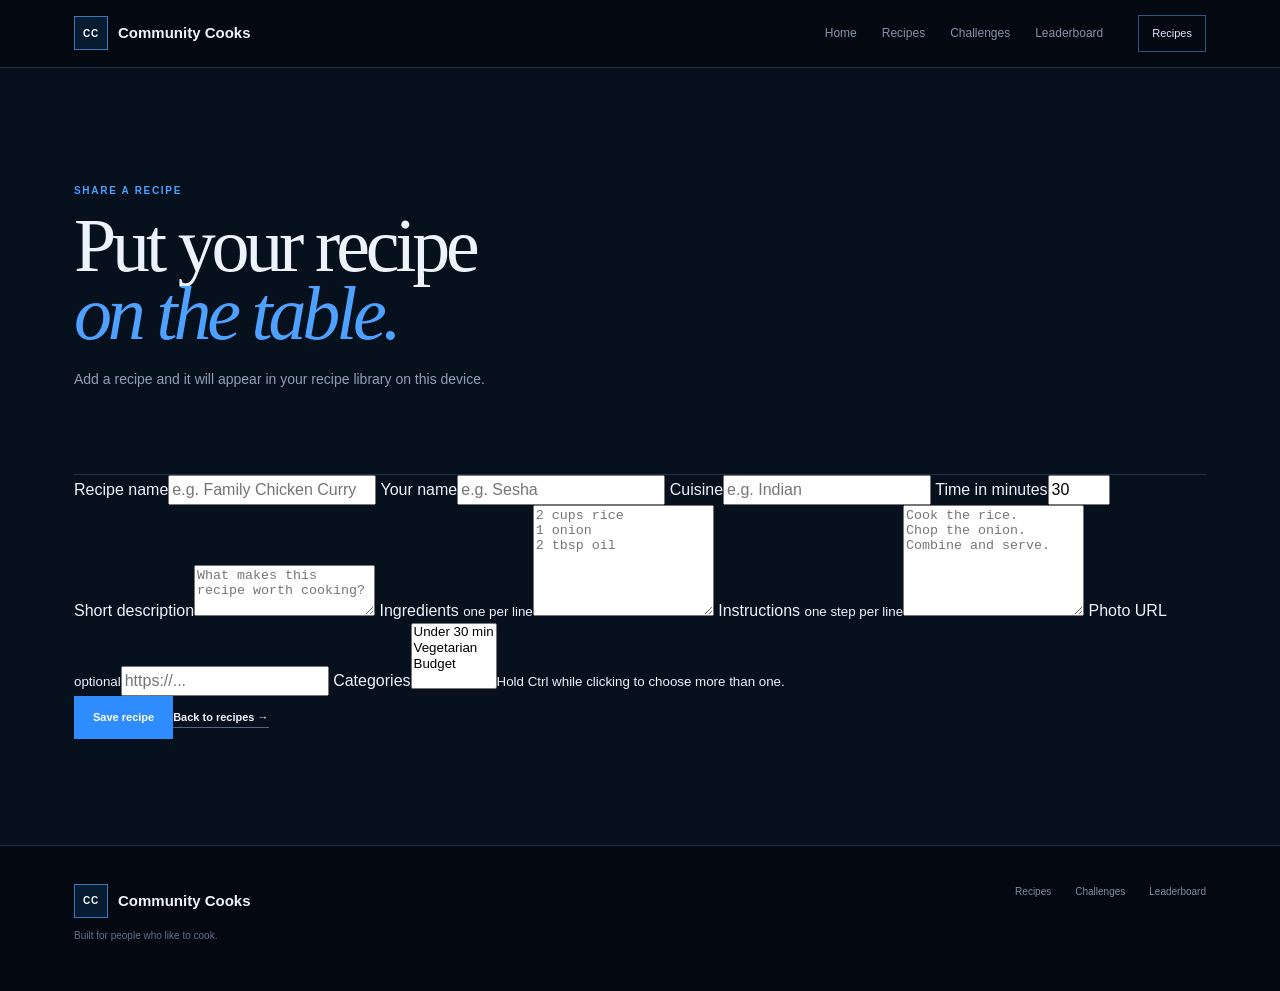
==== add-recipe.html @ 9fd28cd9 "Create recipe submission page" ====
<!doctype html>
<html lang="en">
<head><meta charset="utf-8"><meta name="viewport" content="width=device-width,initial-scale=1"><title>Community Cooks | Add Recipe</title><link rel="stylesheet" href="styles.css"></head>
<body>
<header class="site-header"><div class="header-inner">
<a class="wordmark" href="index.html"><span class="dragon-mark">CC</span><span>Community Cooks</span></a>
<nav class="main-nav"><a href="index.html">Home</a><a href="discover.html">Recipes</a><a href="challenges.html">Challenges</a><a href="leaderboard.html">Leaderboard</a></nav>
<a class="header-action" href="discover.html">Recipes</a>
</div></header>
<main class="page-shell add-page">
<div class="page-heading"><p class="eyebrow">Share a recipe</p><h1>Put your recipe<br><em>on the table.</em></h1><p>Add a recipe and it will appear in your recipe library on this device.</p></div>
<form class="recipe-form" id="recipeForm">
<div class="form-grid">
<label><span>Recipe name</span><input name="name" required maxlength="80" placeholder="e.g. Family Chicken Curry"></label>
<label><span>Your name</span><input name="creator" maxlength="50" placeholder="e.g. Sesha"></label>
<label><span>Cuisine</span><input name="cuisine" maxlength="40" placeholder="e.g. Indian"></label>
<label><span>Time in minutes</span><input name="time" type="number" min="1" max="600" value="30" required></label>
</div>
<label><span>Short description</span><textarea name="description" rows="3" required maxlength="220" placeholder="What makes this recipe worth cooking?"></textarea></label>
<label><span>Ingredients <small>one per line</small></span><textarea name="ingredients" rows="7" required placeholder="2 cups rice&#10;1 onion&#10;2 tbsp oil"></textarea></label>
<label><span>Instructions <small>one step per line</small></span><textarea name="steps" rows="7" required placeholder="Cook the rice.&#10;Chop the onion.&#10;Combine and serve."></textarea></label>
<label><span>Photo URL <small>optional</small></span><input name="image" type="url" placeholder="https://..."></label>
<label><span>Categories</span><select name="category" multiple size="4"><option value="quick">Under 30 min</option><option value="vegetarian">Vegetarian</option><option value="budget">Budget</option></select><small class="field-help">Hold Ctrl while clicking to choose more than one.</small></label>
<div class="form-actions"><button class="button button-blue" type="submit">Save recipe</button><a class="text-link" href="discover.html">Back to recipes →</a></div>
<p class="form-message" aria-live="polite"></p>
</form>
</main>
<footer class="site-footer"><div><a class="wordmark" href="index.html"><span class="dragon-mark">CC</span><span>Community Cooks</span></a><p>Built for people who like to cook.</p></div><nav><a href="discover.html">Recipes</a><a href="challenges.html">Challenges</a><a href="leaderboard.html">Leaderboard</a></nav></footer>
<script src="app.js"></script></body></html>
---- styles.css ----
*{box-sizing:border-box}html{scroll-behavior:smooth}body{margin:0;background:#07101d;color:#edf3fb;font-family:Arial,Helvetica,sans-serif;line-height:1.5}a{color:inherit;text-decoration:none}button,input{font:inherit}button{cursor:pointer}.sr-only{position:absolute;width:1px;height:1px;padding:0;margin:-1px;overflow:hidden;clip:rect(0,0,0,0)}:root{--blue:#2e8cff;--ink:#edf3fb;--muted:#8fa0b5;--line:#203149;--panel:#0b1728;--black:#040911}.site-header{position:sticky;top:0;z-index:10;background:rgba(4,9,17,.96);border-bottom:1px solid var(--line)}.header-inner{max-width:1180px;margin:auto;padding:15px 24px;display:flex;align-items:center;gap:35px}.wordmark{display:flex;align-items:center;gap:10px;font-size:15px;font-weight:700}.dragon-mark{width:34px;height:34px;border:1px solid #3e78b9;display:grid;place-items:center;color:#fff;background:#071b31;font-size:10px;letter-spacing:.08em}.main-nav{margin-left:auto;display:flex;gap:25px}.main-nav a{color:#8495aa;font-size:12px}.main-nav a:hover,.main-nav a.active{color:#fff}.header-action{border:1px solid #31577f;background:transparent;color:#dceaff;padding:9px 13px;font-size:11px}.header-action:hover{border-color:var(--blue);color:#fff}main{min-height:calc(100vh - 130px)}.hero{max-width:1180px;margin:auto;min-height:690px;padding:75px 24px;display:grid;grid-template-columns:.9fr 1.1fr;gap:70px;align-items:center}.eyebrow{margin:0 0 13px;color:#4ea1ff;font-size:10px;font-weight:700;letter-spacing:.17em;text-transform:uppercase}h1,h2,h3{font-family:Georgia,"Times New Roman",serif;font-weight:400}h1{font-size:clamp(58px,7vw,94px);line-height:.9;letter-spacing:-.055em;margin:0}h1 em,h2 em{color:#4ea1ff;font-style:italic}.hero-lede{max-width:500px;color:var(--muted);font-size:16px;line-height:1.75;margin:27px 0}.hero-actions{display:flex;align-items:center;gap:25px}.button{display:inline-block;border:0;padding:13px 19px;font-size:11px;font-weight:700}.button-blue{background:var(--blue);color:#fff}.button-blue:hover{background:#55a5ff}.text-link{font-size:11px;font-weight:700;border-bottom:1px solid #53677f;padding-bottom:4px}.text-link span{margin-left:5px}.hero-art{height:570px;position:relative;overflow:hidden;border:1px solid #183451;background:radial-gradient(circle at 60% 45%,#123967 0,#081525 44%,#040911 78%)}.dragon-glow{position:absolute;width:310px;height:310px;border-radius:50%;background:rgba(46,140,255,.13);filter:blur(35px);left:28%;top:25%}.dragon-silhouette{position:absolute;inset:0}.dragon-head{position:absolute;width:110px;height:82px;background:#08111e;border:3px solid #2f78bd;border-radius:55% 40% 45% 30%;left:43%;top:31%;transform:rotate(-12deg)}.dragon-head:before,.dragon-head:after{content:"";position:absolute;background:#08111e;border-top:3px solid #2f78bd;width:35px;height:65px;top:-48px}.dragon-head:before{left:8px;transform:rotate(-24deg)}.dragon-head:after{right:8px;transform:rotate(24deg)}.dragon-body{position:absolute;width:330px;height:170px;border:4px solid #2f78bd;border-left:0;border-radius:0 70% 65% 0;left:24%;top:40%;transform:rotate(7deg)}.dragon-wing{position:absolute;width:210px;height:175px;border:4px solid #2f78bd;background:#07101d;top:28%}.wing-one{left:28%;clip-path:polygon(0 100%,12% 10%,55% 42%,100% 0,76% 100%)}.wing-two{left:52%;transform:scaleX(-1);clip-path:polygon(0 100%,12% 10%,55% 42%,100% 0,76% 100%)}.dragon-tail{position:absolute;width:290px;height:100px;border-bottom:4px solid #2f78bd;border-radius:0 0 80% 60%;left:18%;top:57%;transform:rotate(-8deg)}.hero-art-copy{position:absolute;left:25px;bottom:25px;border-left:2px solid var(--blue);padding-left:14px}.hero-art-copy span{display:block;font-size:9px;letter-spacing:.16em;color:#6e8eaf}.hero-art-copy strong{display:block;margin-top:5px;font-family:Georgia,serif;font-size:21px;font-weight:400}.feature-grid{max-width:1180px;margin:0 auto 100px;padding:0 24px;display:grid;grid-template-columns:1.4fr 1fr 1fr;gap:1px;background:var(--line)}.feature-card{background:var(--panel);min-height:260px;padding:29px;display:flex;flex-direction:column}.feature-card:hover{background:#0d1d31}.feature-number{font-size:10px;color:#4c78a4}.feature-card h2{font-size:34px;line-height:1;margin:65px 0 10px}.feature-card p{color:var(--muted);font-size:12px;max-width:300px}.card-link{margin-top:auto;color:#57a5ff;font-size:10px;font-weight:700}.home-intro,.page-shell{max-width:1180px;margin:auto;padding:90px 24px}.home-intro{display:grid;grid-template-columns:1fr 1fr;gap:100px;border-top:1px solid var(--line);padding-bottom:130px}.home-intro h2{font-size:52px;line-height:1;margin:0}.home-intro>p{color:var(--muted);font-size:15px;line-height:1.8;max-width:450px}.page-heading{padding:25px 0 70px;border-bottom:1px solid var(--line)}.page-heading h1{font-size:76px}.page-heading>p:last-child{color:var(--muted);font-size:14px;margin-top:22px}.recipe-tools{display:flex;justify-content:space-between;gap:25px;align-items:end;padding:28px 0}.search-box{width:330px;position:relative}.search-box input{width:100%;background:transparent;color:#fff;border:0;border-bottom:1px solid #50627a;padding:11px 25px 11px 0;outline:0}.search-box>span:last-child{position:absolute;right:2px;top:8px}.chips{display:flex;gap:8px;flex-wrap:wrap}.chip{background:transparent;color:#8ea1b7;border:1px solid #2a3d55;padding:8px 12px;font-size:10px}.chip.active,.chip:hover{color:#fff;border-color:var(--blue)}.recipe-grid{display:grid;grid-template-columns:repeat(3,1fr);gap:35px 22px}.recipe-card{background:var(--panel);border:1px solid #182b43}.recipe-image{height:270px;overflow:hidden;position:relative}.recipe-image img{width:100%;height:100%;object-fit:cover;display:block}.recipe-tag{position:absolute;left:13px;top:13px;background:#06101d;border:1px solid #31577f;color:#a9d4ff;padding:5px 7px;font-size:9px;text-transform:uppercase;letter-spacing:.08em}.recipe-info{padding:19px}.recipe-topline{color:#7890aa;font-size:10px}.recipe-info h2{font-size:28px;line-height:1.05;margin:7px 0}.recipe-info p{color:var(--muted);font-size:12px;line-height:1.65}.creator{font-size:10px;color:#b7c8da;border-top:1px solid var(--line);padding-top:13px}.recipe-open{display:inline-block;margin-top:16px;color:#57a5ff;font-size:10px;font-weight:700}.empty-state{color:var(--muted);padding:60px 0}.recipe-page{max-width:1180px;margin:auto;padding:70px 24px}.recipe-hero{display:grid;grid-template-columns:1fr 1fr;gap:55px;align-items:start}.recipe-hero img{width:100%;height:550px;object-fit:cover}.recipe-details{padding-top:20px}.recipe-details h1{font-size:68px}.recipe-details .description{color:var(--muted);font-size:14px;line-height:1.8;max-width:500px;margin:25px 0}.creator-line{font-size:11px;color:#9fb1c4;border-top:1px solid var(--line);border-bottom:1px solid var(--line);padding:15px 0}.recipe-body{display:grid;grid-template-columns:1fr 1.5fr;gap:70px;margin-top:65px;border-top:1px solid var(--line);padding-top:55px}.recipe-body h2{font-size:31px}.recipe-body ul,.recipe-body ol{padding-left:20px;color:#b8c5d3;font-size:13px;line-height:2}.recipe-body li{margin-bottom:8px}.back-link{display:inline-block;margin-bottom:25px;color:#61aaff;font-size:11px}.challenge-panel{margin-top:50px;border:1px solid #23415f;background:var(--panel);padding:60px;display:grid;grid-template-columns:100px 1fr;gap:40px}.challenge-mark{font-family:Georgia,serif;font-size:48px;color:#347fca}.challenge-panel h2{font-size:55px;line-height:1;margin:0 0 20px}.challenge-panel p:not(.eyebrow):not(.status){max-width:650px;color:var(--muted);line-height:1.8;font-size:14px}.status{color:#65adff;font-size:11px;min-height:18px}.plain-grid{display:grid;grid-template-columns:1fr 1fr;gap:100px;border-top:1px solid var(--line);margin-top:80px;padding-top:55px}.plain-grid h2{font-size:50px;line-height:1;margin:0}.plain-grid ol{margin:0;padding:0;list-style:none}.plain-grid li{border-bottom:1px solid var(--line);padding:17px 0;display:grid;grid-template-columns:130px 1fr}.plain-grid li strong{font-size:12px}.plain-grid li span{color:var(--muted);font-size:12px}.leaderboard-page{display:grid;grid-template-columns:1.4fr .6fr;gap:65px;padding-top:55px}.table-head,.rank-row{display:grid;grid-template-columns:70px 1fr 100px 90px;gap:15px;align-items:center}.table-head{padding:0 12px 13px;color:#60758d;text-transform:uppercase;font-size:9px;letter-spacing:.12em}.rank-row{border-top:1px solid var(--line);padding:20px 12px}.rank-row strong{font-size:12px}.rank-row span{font-size:10px;color:#8ea1b7}.progress-panel{background:var(--panel);border:1px solid #1e334c;padding:30px;align-self:start}.progress-panel>strong{display:block;font-family:Georgia,serif;font-size:43px;font-weight:400;margin:15px 0}.progress-bar{height:5px;background:#1c3047;margin:20px 0 12px}.progress-bar span{display:block;height:100%;width:0;background:var(--blue)}.progress-panel>p:not(.eyebrow):not(.status){color:var(--muted);font-size:11px;margin-bottom:20px}.site-footer{border-top:1px solid var(--line);background:#040911;padding:38px max(24px,calc((100vw - 1132px)/2));display:flex;justify-content:space-between;gap:30px}.site-footer p{color:#61738a;font-size:10px}.site-footer nav{display:flex;gap:24px;align-items:flex-start}.site-footer nav a{color:#7e90a5;font-size:10px}.site-footer nav a:hover{color:#fff}@media(max-width:850px){.main-nav{gap:12px}.hero{grid-template-columns:1fr;min-height:auto}.hero-art{height:430px}.feature-grid{grid-template-columns:1fr}.home-intro,.recipe-hero,.recipe-body,.leaderboard-page,.plain-grid{grid-template-columns:1fr;gap:40px}.recipe-hero img{height:430px}.recipe-details h1{font-size:58px}.recipe-grid{grid-template-columns:repeat(2,1fr)}}@media(max-width:620px){.header-inner{padding:12px 16px}.main-nav{display:none}.header-action{margin-left:auto}.hero,.page-shell,.recipe-page{padding-left:16px;padding-right:16px}.hero{padding-top:45px}.hero-art{height:360px}.hero-actions{align-items:flex-start;flex-direction:column}.feature-grid{margin-bottom:65px;padding:0 16px}.home-intro{padding:65px 16px 85px}.home-intro h2{font-size:40px}.page-heading h1{font-size:58px}.recipe-tools{align-items:stretch;flex-direction:column}.search-box{width:100%}.recipe-grid{grid-template-columns:1fr}.recipe-hero img{height:330px}.recipe-details h1{font-size:50px}.recipe-body{gap:20px}.challenge-panel{grid-template-columns:1fr;padding:30px;gap:15px}.challenge-panel h2{font-size:43px}.table-head,.rank-row{grid-template-columns:45px 1fr 70px}.table-head span:last-child,.rank-row span:last-child{display:none}.site-footer{flex-direction:column}.site-footer nav{flex-wrap:wrap}}
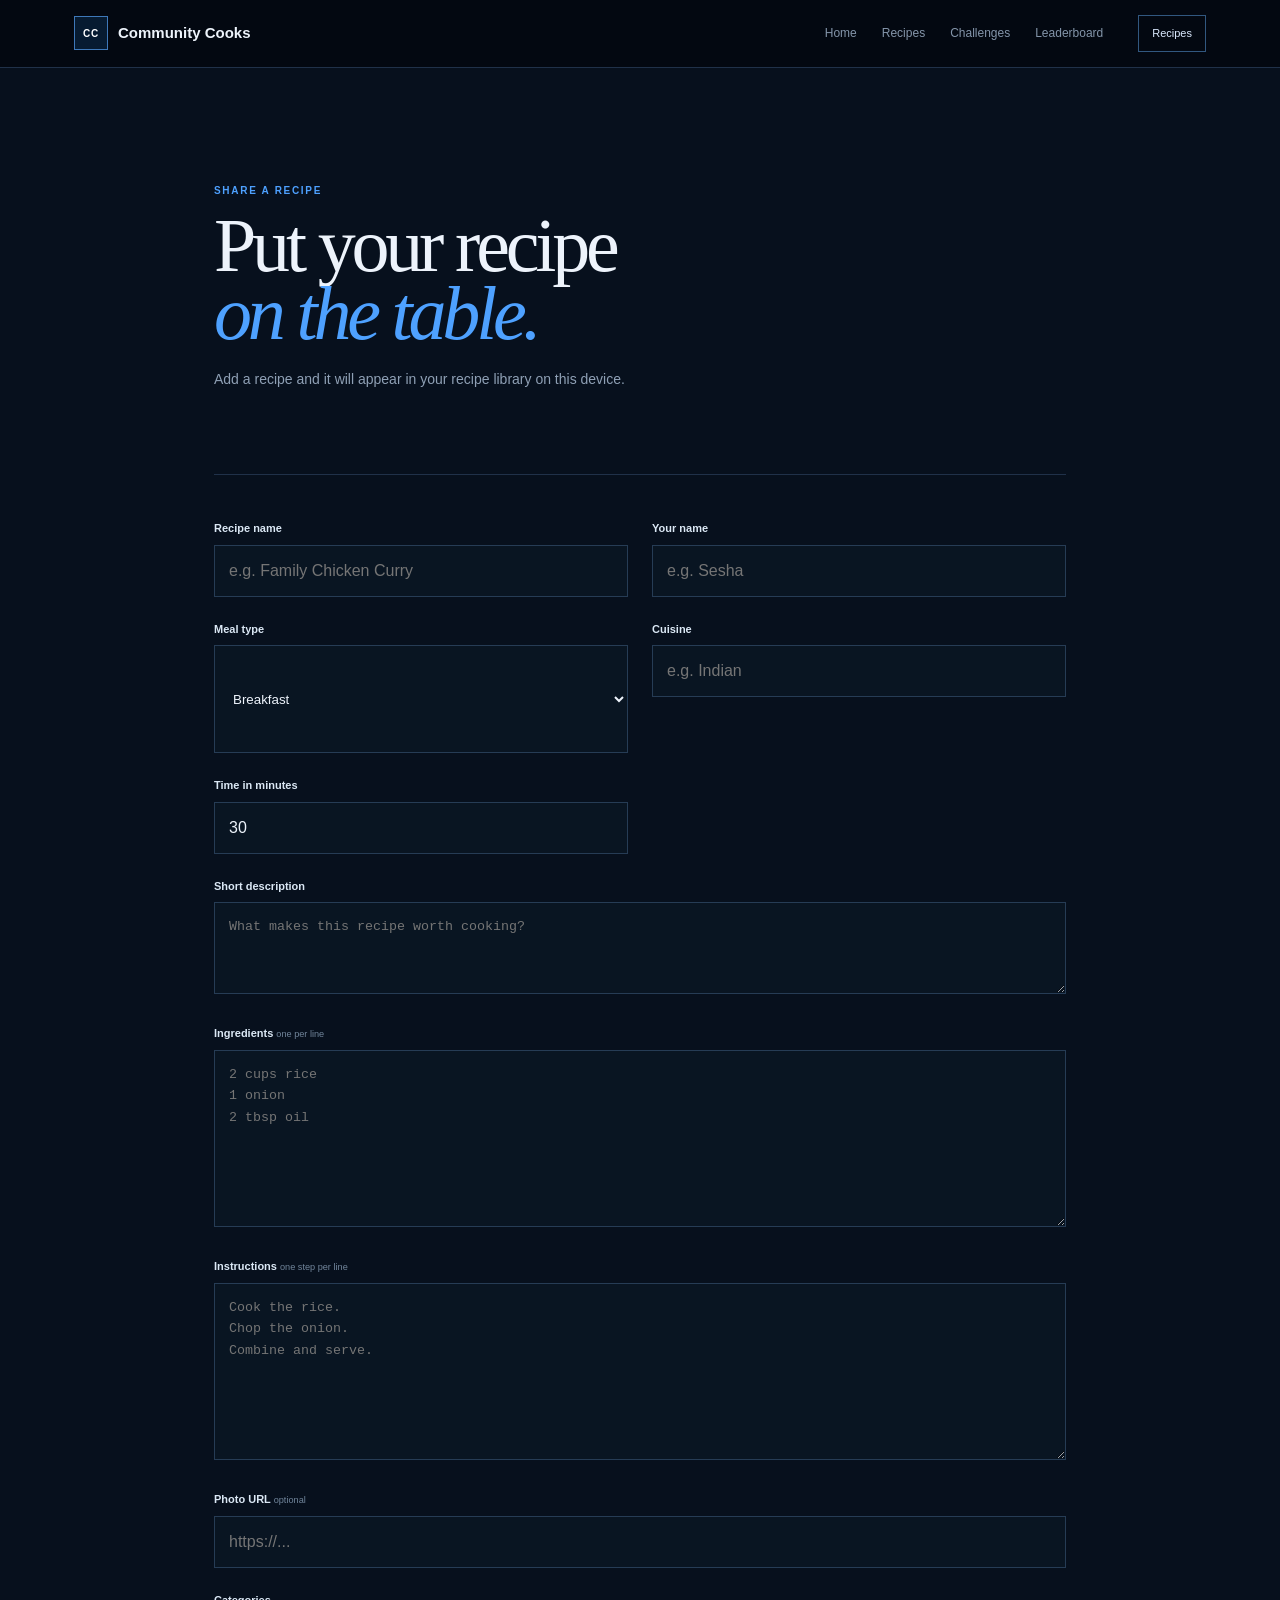
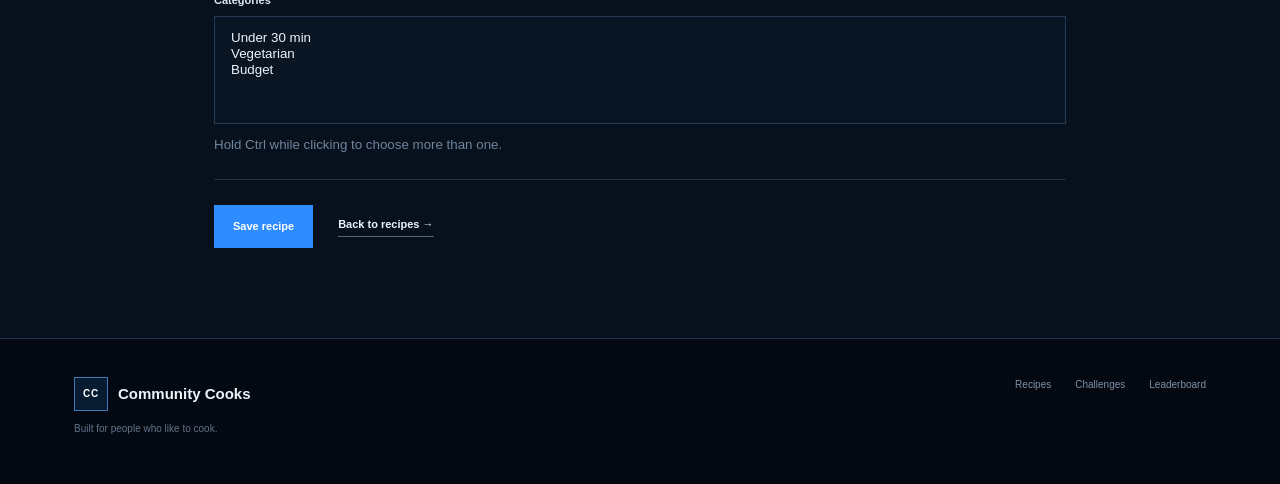
==== commit f9191f00: "Add meal type to submitted recipes" ====
--- a/add-recipe.html
+++ b/add-recipe.html
@@ -13,7 +13,7 @@
 <div class="form-grid">
 <label><span>Recipe name</span><input name="name" required maxlength="80" placeholder="e.g. Family Chicken Curry"></label>
 <label><span>Your name</span><input name="creator" maxlength="50" placeholder="e.g. Sesha"></label>
-<label><span>Cuisine</span><input name="cuisine" maxlength="40" placeholder="e.g. Indian"></label>
+<label><span>Meal type</span><select name="type" required><option value="breakfast">Breakfast</option><option value="lunch">Lunch</option><option value="dinner">Dinner</option><option value="snack">Snack</option><option value="drink">Drink</option><option value="dessert">Dessert</option></select></label><label><span>Cuisine</span><input name="cuisine" maxlength="40" placeholder="e.g. Indian"></label>
 <label><span>Time in minutes</span><input name="time" type="number" min="1" max="600" value="30" required></label>
 </div>
 <label><span>Short description</span><textarea name="description" rows="3" required maxlength="220" placeholder="What makes this recipe worth cooking?"></textarea></label>
--- a/styles.css
+++ b/styles.css
@@ -1 +1,2 @@
-*{box-sizing:border-box}html{scroll-behavior:smooth}body{margin:0;background:#07101d;color:#edf3fb;font-family:Arial,Helvetica,sans-serif;line-height:1.5}a{color:inherit;text-decoration:none}button,input{font:inherit}button{cursor:pointer}.sr-only{position:absolute;width:1px;height:1px;padding:0;margin:-1px;overflow:hidden;clip:rect(0,0,0,0)}:root{--blue:#2e8cff;--ink:#edf3fb;--muted:#8fa0b5;--line:#203149;--panel:#0b1728;--black:#040911}.site-header{position:sticky;top:0;z-index:10;background:rgba(4,9,17,.96);border-bottom:1px solid var(--line)}.header-inner{max-width:1180px;margin:auto;padding:15px 24px;display:flex;align-items:center;gap:35px}.wordmark{display:flex;align-items:center;gap:10px;font-size:15px;font-weight:700}.dragon-mark{width:34px;height:34px;border:1px solid #3e78b9;display:grid;place-items:center;color:#fff;background:#071b31;font-size:10px;letter-spacing:.08em}.main-nav{margin-left:auto;display:flex;gap:25px}.main-nav a{color:#8495aa;font-size:12px}.main-nav a:hover,.main-nav a.active{color:#fff}.header-action{border:1px solid #31577f;background:transparent;color:#dceaff;padding:9px 13px;font-size:11px}.header-action:hover{border-color:var(--blue);color:#fff}main{min-height:calc(100vh - 130px)}.hero{max-width:1180px;margin:auto;min-height:690px;padding:75px 24px;display:grid;grid-template-columns:.9fr 1.1fr;gap:70px;align-items:center}.eyebrow{margin:0 0 13px;color:#4ea1ff;font-size:10px;font-weight:700;letter-spacing:.17em;text-transform:uppercase}h1,h2,h3{font-family:Georgia,"Times New Roman",serif;font-weight:400}h1{font-size:clamp(58px,7vw,94px);line-height:.9;letter-spacing:-.055em;margin:0}h1 em,h2 em{color:#4ea1ff;font-style:italic}.hero-lede{max-width:500px;color:var(--muted);font-size:16px;line-height:1.75;margin:27px 0}.hero-actions{display:flex;align-items:center;gap:25px}.button{display:inline-block;border:0;padding:13px 19px;font-size:11px;font-weight:700}.button-blue{background:var(--blue);color:#fff}.button-blue:hover{background:#55a5ff}.text-link{font-size:11px;font-weight:700;border-bottom:1px solid #53677f;padding-bottom:4px}.text-link span{margin-left:5px}.hero-art{height:570px;position:relative;overflow:hidden;border:1px solid #183451;background:radial-gradient(circle at 60% 45%,#123967 0,#081525 44%,#040911 78%)}.dragon-glow{position:absolute;width:310px;height:310px;border-radius:50%;background:rgba(46,140,255,.13);filter:blur(35px);left:28%;top:25%}.dragon-silhouette{position:absolute;inset:0}.dragon-head{position:absolute;width:110px;height:82px;background:#08111e;border:3px solid #2f78bd;border-radius:55% 40% 45% 30%;left:43%;top:31%;transform:rotate(-12deg)}.dragon-head:before,.dragon-head:after{content:"";position:absolute;background:#08111e;border-top:3px solid #2f78bd;width:35px;height:65px;top:-48px}.dragon-head:before{left:8px;transform:rotate(-24deg)}.dragon-head:after{right:8px;transform:rotate(24deg)}.dragon-body{position:absolute;width:330px;height:170px;border:4px solid #2f78bd;border-left:0;border-radius:0 70% 65% 0;left:24%;top:40%;transform:rotate(7deg)}.dragon-wing{position:absolute;width:210px;height:175px;border:4px solid #2f78bd;background:#07101d;top:28%}.wing-one{left:28%;clip-path:polygon(0 100%,12% 10%,55% 42%,100% 0,76% 100%)}.wing-two{left:52%;transform:scaleX(-1);clip-path:polygon(0 100%,12% 10%,55% 42%,100% 0,76% 100%)}.dragon-tail{position:absolute;width:290px;height:100px;border-bottom:4px solid #2f78bd;border-radius:0 0 80% 60%;left:18%;top:57%;transform:rotate(-8deg)}.hero-art-copy{position:absolute;left:25px;bottom:25px;border-left:2px solid var(--blue);padding-left:14px}.hero-art-copy span{display:block;font-size:9px;letter-spacing:.16em;color:#6e8eaf}.hero-art-copy strong{display:block;margin-top:5px;font-family:Georgia,serif;font-size:21px;font-weight:400}.feature-grid{max-width:1180px;margin:0 auto 100px;padding:0 24px;display:grid;grid-template-columns:1.4fr 1fr 1fr;gap:1px;background:var(--line)}.feature-card{background:var(--panel);min-height:260px;padding:29px;display:flex;flex-direction:column}.feature-card:hover{background:#0d1d31}.feature-number{font-size:10px;color:#4c78a4}.feature-card h2{font-size:34px;line-height:1;margin:65px 0 10px}.feature-card p{color:var(--muted);font-size:12px;max-width:300px}.card-link{margin-top:auto;color:#57a5ff;font-size:10px;font-weight:700}.home-intro,.page-shell{max-width:1180px;margin:auto;padding:90px 24px}.home-intro{display:grid;grid-template-columns:1fr 1fr;gap:100px;border-top:1px solid var(--line);padding-bottom:130px}.home-intro h2{font-size:52px;line-height:1;margin:0}.home-intro>p{color:var(--muted);font-size:15px;line-height:1.8;max-width:450px}.page-heading{padding:25px 0 70px;border-bottom:1px solid var(--line)}.page-heading h1{font-size:76px}.page-heading>p:last-child{color:var(--muted);font-size:14px;margin-top:22px}.recipe-tools{display:flex;justify-content:space-between;gap:25px;align-items:end;padding:28px 0}.search-box{width:330px;position:relative}.search-box input{width:100%;background:transparent;color:#fff;border:0;border-bottom:1px solid #50627a;padding:11px 25px 11px 0;outline:0}.search-box>span:last-child{position:absolute;right:2px;top:8px}.chips{display:flex;gap:8px;flex-wrap:wrap}.chip{background:transparent;color:#8ea1b7;border:1px solid #2a3d55;padding:8px 12px;font-size:10px}.chip.active,.chip:hover{color:#fff;border-color:var(--blue)}.recipe-grid{display:grid;grid-template-columns:repeat(3,1fr);gap:35px 22px}.recipe-card{background:var(--panel);border:1px solid #182b43}.recipe-image{height:270px;overflow:hidden;position:relative}.recipe-image img{width:100%;height:100%;object-fit:cover;display:block}.recipe-tag{position:absolute;left:13px;top:13px;background:#06101d;border:1px solid #31577f;color:#a9d4ff;padding:5px 7px;font-size:9px;text-transform:uppercase;letter-spacing:.08em}.recipe-info{padding:19px}.recipe-topline{color:#7890aa;font-size:10px}.recipe-info h2{font-size:28px;line-height:1.05;margin:7px 0}.recipe-info p{color:var(--muted);font-size:12px;line-height:1.65}.creator{font-size:10px;color:#b7c8da;border-top:1px solid var(--line);padding-top:13px}.recipe-open{display:inline-block;margin-top:16px;color:#57a5ff;font-size:10px;font-weight:700}.empty-state{color:var(--muted);padding:60px 0}.recipe-page{max-width:1180px;margin:auto;padding:70px 24px}.recipe-hero{display:grid;grid-template-columns:1fr 1fr;gap:55px;align-items:start}.recipe-hero img{width:100%;height:550px;object-fit:cover}.recipe-details{padding-top:20px}.recipe-details h1{font-size:68px}.recipe-details .description{color:var(--muted);font-size:14px;line-height:1.8;max-width:500px;margin:25px 0}.creator-line{font-size:11px;color:#9fb1c4;border-top:1px solid var(--line);border-bottom:1px solid var(--line);padding:15px 0}.recipe-body{display:grid;grid-template-columns:1fr 1.5fr;gap:70px;margin-top:65px;border-top:1px solid var(--line);padding-top:55px}.recipe-body h2{font-size:31px}.recipe-body ul,.recipe-body ol{padding-left:20px;color:#b8c5d3;font-size:13px;line-height:2}.recipe-body li{margin-bottom:8px}.back-link{display:inline-block;margin-bottom:25px;color:#61aaff;font-size:11px}.challenge-panel{margin-top:50px;border:1px solid #23415f;background:var(--panel);padding:60px;display:grid;grid-template-columns:100px 1fr;gap:40px}.challenge-mark{font-family:Georgia,serif;font-size:48px;color:#347fca}.challenge-panel h2{font-size:55px;line-height:1;margin:0 0 20px}.challenge-panel p:not(.eyebrow):not(.status){max-width:650px;color:var(--muted);line-height:1.8;font-size:14px}.status{color:#65adff;font-size:11px;min-height:18px}.plain-grid{display:grid;grid-template-columns:1fr 1fr;gap:100px;border-top:1px solid var(--line);margin-top:80px;padding-top:55px}.plain-grid h2{font-size:50px;line-height:1;margin:0}.plain-grid ol{margin:0;padding:0;list-style:none}.plain-grid li{border-bottom:1px solid var(--line);padding:17px 0;display:grid;grid-template-columns:130px 1fr}.plain-grid li strong{font-size:12px}.plain-grid li span{color:var(--muted);font-size:12px}.leaderboard-page{display:grid;grid-template-columns:1.4fr .6fr;gap:65px;padding-top:55px}.table-head,.rank-row{display:grid;grid-template-columns:70px 1fr 100px 90px;gap:15px;align-items:center}.table-head{padding:0 12px 13px;color:#60758d;text-transform:uppercase;font-size:9px;letter-spacing:.12em}.rank-row{border-top:1px solid var(--line);padding:20px 12px}.rank-row strong{font-size:12px}.rank-row span{font-size:10px;color:#8ea1b7}.progress-panel{background:var(--panel);border:1px solid #1e334c;padding:30px;align-self:start}.progress-panel>strong{display:block;font-family:Georgia,serif;font-size:43px;font-weight:400;margin:15px 0}.progress-bar{height:5px;background:#1c3047;margin:20px 0 12px}.progress-bar span{display:block;height:100%;width:0;background:var(--blue)}.progress-panel>p:not(.eyebrow):not(.status){color:var(--muted);font-size:11px;margin-bottom:20px}.site-footer{border-top:1px solid var(--line);background:#040911;padding:38px max(24px,calc((100vw - 1132px)/2));display:flex;justify-content:space-between;gap:30px}.site-footer p{color:#61738a;font-size:10px}.site-footer nav{display:flex;gap:24px;align-items:flex-start}.site-footer nav a{color:#7e90a5;font-size:10px}.site-footer nav a:hover{color:#fff}@media(max-width:850px){.main-nav{gap:12px}.hero{grid-template-columns:1fr;min-height:auto}.hero-art{height:430px}.feature-grid{grid-template-columns:1fr}.home-intro,.recipe-hero,.recipe-body,.leaderboard-page,.plain-grid{grid-template-columns:1fr;gap:40px}.recipe-hero img{height:430px}.recipe-details h1{font-size:58px}.recipe-grid{grid-template-columns:repeat(2,1fr)}}@media(max-width:620px){.header-inner{padding:12px 16px}.main-nav{display:none}.header-action{margin-left:auto}.hero,.page-shell,.recipe-page{padding-left:16px;padding-right:16px}.hero{padding-top:45px}.hero-art{height:360px}.hero-actions{align-items:flex-start;flex-direction:column}.feature-grid{margin-bottom:65px;padding:0 16px}.home-intro{padding:65px 16px 85px}.home-intro h2{font-size:40px}.page-heading h1{font-size:58px}.recipe-tools{align-items:stretch;flex-direction:column}.search-box{width:100%}.recipe-grid{grid-template-columns:1fr}.recipe-hero img{height:330px}.recipe-details h1{font-size:50px}.recipe-body{gap:20px}.challenge-panel{grid-template-columns:1fr;padding:30px;gap:15px}.challenge-panel h2{font-size:43px}.table-head,.rank-row{grid-template-columns:45px 1fr 70px}.table-head span:last-child,.rank-row span:last-child{display:none}.site-footer{flex-direction:column}.site-footer nav{flex-wrap:wrap}}+*{box-sizing:border-box}html{scroll-behavior:smooth}body{margin:0;background:#07101d;color:#edf3fb;font-family:Arial,Helvetica,sans-serif;line-height:1.5}a{color:inherit;text-decoration:none}button,input{font:inherit}button{cursor:pointer}.sr-only{position:absolute;width:1px;height:1px;padding:0;margin:-1px;overflow:hidden;clip:rect(0,0,0,0)}:root{--blue:#2e8cff;--ink:#edf3fb;--muted:#8fa0b5;--line:#203149;--panel:#0b1728;--black:#040911}.site-header{position:sticky;top:0;z-index:10;background:rgba(4,9,17,.96);border-bottom:1px solid var(--line)}.header-inner{max-width:1180px;margin:auto;padding:15px 24px;display:flex;align-items:center;gap:35px}.wordmark{display:flex;align-items:center;gap:10px;font-size:15px;font-weight:700}.dragon-mark{width:34px;height:34px;border:1px solid #3e78b9;display:grid;place-items:center;color:#fff;background:#071b31;font-size:10px;letter-spacing:.08em}.main-nav{margin-left:auto;display:flex;gap:25px}.main-nav a{color:#8495aa;font-size:12px}.main-nav a:hover,.main-nav a.active{color:#fff}.header-action{border:1px solid #31577f;background:transparent;color:#dceaff;padding:9px 13px;font-size:11px}.header-action:hover{border-color:var(--blue);color:#fff}main{min-height:calc(100vh - 130px)}.hero{max-width:1180px;margin:auto;min-height:690px;padding:75px 24px;display:grid;grid-template-columns:.9fr 1.1fr;gap:70px;align-items:center}.eyebrow{margin:0 0 13px;color:#4ea1ff;font-size:10px;font-weight:700;letter-spacing:.17em;text-transform:uppercase}h1,h2,h3{font-family:Georgia,"Times New Roman",serif;font-weight:400}h1{font-size:clamp(58px,7vw,94px);line-height:.9;letter-spacing:-.055em;margin:0}h1 em,h2 em{color:#4ea1ff;font-style:italic}.hero-lede{max-width:500px;color:var(--muted);font-size:16px;line-height:1.75;margin:27px 0}.hero-actions{display:flex;align-items:center;gap:25px}.button{display:inline-block;border:0;padding:13px 19px;font-size:11px;font-weight:700}.button-blue{background:var(--blue);color:#fff}.button-blue:hover{background:#55a5ff}.text-link{font-size:11px;font-weight:700;border-bottom:1px solid #53677f;padding-bottom:4px}.text-link span{margin-left:5px}.hero-art{height:570px;position:relative;overflow:hidden;border:1px solid #183451;background:radial-gradient(circle at 60% 45%,#123967 0,#081525 44%,#040911 78%)}.dragon-glow{position:absolute;width:310px;height:310px;border-radius:50%;background:rgba(46,140,255,.13);filter:blur(35px);left:28%;top:25%}.dragon-silhouette{position:absolute;inset:0}.dragon-head{position:absolute;width:110px;height:82px;background:#08111e;border:3px solid #2f78bd;border-radius:55% 40% 45% 30%;left:43%;top:31%;transform:rotate(-12deg)}.dragon-head:before,.dragon-head:after{content:"";position:absolute;background:#08111e;border-top:3px solid #2f78bd;width:35px;height:65px;top:-48px}.dragon-head:before{left:8px;transform:rotate(-24deg)}.dragon-head:after{right:8px;transform:rotate(24deg)}.dragon-body{position:absolute;width:330px;height:170px;border:4px solid #2f78bd;border-left:0;border-radius:0 70% 65% 0;left:24%;top:40%;transform:rotate(7deg)}.dragon-wing{position:absolute;width:210px;height:175px;border:4px solid #2f78bd;background:#07101d;top:28%}.wing-one{left:28%;clip-path:polygon(0 100%,12% 10%,55% 42%,100% 0,76% 100%)}.wing-two{left:52%;transform:scaleX(-1);clip-path:polygon(0 100%,12% 10%,55% 42%,100% 0,76% 100%)}.dragon-tail{position:absolute;width:290px;height:100px;border-bottom:4px solid #2f78bd;border-radius:0 0 80% 60%;left:18%;top:57%;transform:rotate(-8deg)}.hero-art-copy{position:absolute;left:25px;bottom:25px;border-left:2px solid var(--blue);padding-left:14px}.hero-art-copy span{display:block;font-size:9px;letter-spacing:.16em;color:#6e8eaf}.hero-art-copy strong{display:block;margin-top:5px;font-family:Georgia,serif;font-size:21px;font-weight:400}.feature-grid{max-width:1180px;margin:0 auto 100px;padding:0 24px;display:grid;grid-template-columns:1.4fr 1fr 1fr;gap:1px;background:var(--line)}.feature-card{background:var(--panel);min-height:260px;padding:29px;display:flex;flex-direction:column}.feature-card:hover{background:#0d1d31}.feature-number{font-size:10px;color:#4c78a4}.feature-card h2{font-size:34px;line-height:1;margin:65px 0 10px}.feature-card p{color:var(--muted);font-size:12px;max-width:300px}.card-link{margin-top:auto;color:#57a5ff;font-size:10px;font-weight:700}.home-intro,.page-shell{max-width:1180px;margin:auto;padding:90px 24px}.home-intro{display:grid;grid-template-columns:1fr 1fr;gap:100px;border-top:1px solid var(--line);padding-bottom:130px}.home-intro h2{font-size:52px;line-height:1;margin:0}.home-intro>p{color:var(--muted);font-size:15px;line-height:1.8;max-width:450px}.page-heading{padding:25px 0 70px;border-bottom:1px solid var(--line)}.page-heading h1{font-size:76px}.page-heading>p:last-child{color:var(--muted);font-size:14px;margin-top:22px}.recipe-tools{display:flex;justify-content:space-between;gap:25px;align-items:end;padding:28px 0}.search-box{width:330px;position:relative}.search-box input{width:100%;background:transparent;color:#fff;border:0;border-bottom:1px solid #50627a;padding:11px 25px 11px 0;outline:0}.search-box>span:last-child{position:absolute;right:2px;top:8px}.chips{display:flex;gap:8px;flex-wrap:wrap}.chip{background:transparent;color:#8ea1b7;border:1px solid #2a3d55;padding:8px 12px;font-size:10px}.chip.active,.chip:hover{color:#fff;border-color:var(--blue)}.recipe-grid{display:grid;grid-template-columns:repeat(3,1fr);gap:35px 22px}.recipe-card{background:var(--panel);border:1px solid #182b43}.recipe-image{height:270px;overflow:hidden;position:relative}.recipe-image img{width:100%;height:100%;object-fit:cover;display:block}.recipe-tag{position:absolute;left:13px;top:13px;background:#06101d;border:1px solid #31577f;color:#a9d4ff;padding:5px 7px;font-size:9px;text-transform:uppercase;letter-spacing:.08em}.recipe-info{padding:19px}.recipe-topline{color:#7890aa;font-size:10px}.recipe-info h2{font-size:28px;line-height:1.05;margin:7px 0}.recipe-info p{color:var(--muted);font-size:12px;line-height:1.65}.creator{font-size:10px;color:#b7c8da;border-top:1px solid var(--line);padding-top:13px}.recipe-open{display:inline-block;margin-top:16px;color:#57a5ff;font-size:10px;font-weight:700}.empty-state{color:var(--muted);padding:60px 0}.recipe-page{max-width:1180px;margin:auto;padding:70px 24px}.recipe-hero{display:grid;grid-template-columns:1fr 1fr;gap:55px;align-items:start}.recipe-hero img{width:100%;height:550px;object-fit:cover}.recipe-details{padding-top:20px}.recipe-details h1{font-size:68px}.recipe-details .description{color:var(--muted);font-size:14px;line-height:1.8;max-width:500px;margin:25px 0}.creator-line{font-size:11px;color:#9fb1c4;border-top:1px solid var(--line);border-bottom:1px solid var(--line);padding:15px 0}.recipe-body{display:grid;grid-template-columns:1fr 1.5fr;gap:70px;margin-top:65px;border-top:1px solid var(--line);padding-top:55px}.recipe-body h2{font-size:31px}.recipe-body ul,.recipe-body ol{padding-left:20px;color:#b8c5d3;font-size:13px;line-height:2}.recipe-body li{margin-bottom:8px}.back-link{display:inline-block;margin-bottom:25px;color:#61aaff;font-size:11px}.challenge-panel{margin-top:50px;border:1px solid #23415f;background:var(--panel);padding:60px;display:grid;grid-template-columns:100px 1fr;gap:40px}.challenge-mark{font-family:Georgia,serif;font-size:48px;color:#347fca}.challenge-panel h2{font-size:55px;line-height:1;margin:0 0 20px}.challenge-panel p:not(.eyebrow):not(.status){max-width:650px;color:var(--muted);line-height:1.8;font-size:14px}.status{color:#65adff;font-size:11px;min-height:18px}.plain-grid{display:grid;grid-template-columns:1fr 1fr;gap:100px;border-top:1px solid var(--line);margin-top:80px;padding-top:55px}.plain-grid h2{font-size:50px;line-height:1;margin:0}.plain-grid ol{margin:0;padding:0;list-style:none}.plain-grid li{border-bottom:1px solid var(--line);padding:17px 0;display:grid;grid-template-columns:130px 1fr}.plain-grid li strong{font-size:12px}.plain-grid li span{color:var(--muted);font-size:12px}.leaderboard-page{display:grid;grid-template-columns:1.4fr .6fr;gap:65px;padding-top:55px}.table-head,.rank-row{display:grid;grid-template-columns:70px 1fr 100px 90px;gap:15px;align-items:center}.table-head{padding:0 12px 13px;color:#60758d;text-transform:uppercase;font-size:9px;letter-spacing:.12em}.rank-row{border-top:1px solid var(--line);padding:20px 12px}.rank-row strong{font-size:12px}.rank-row span{font-size:10px;color:#8ea1b7}.progress-panel{background:var(--panel);border:1px solid #1e334c;padding:30px;align-self:start}.progress-panel>strong{display:block;font-family:Georgia,serif;font-size:43px;font-weight:400;margin:15px 0}.progress-bar{height:5px;background:#1c3047;margin:20px 0 12px}.progress-bar span{display:block;height:100%;width:0;background:var(--blue)}.progress-panel>p:not(.eyebrow):not(.status){color:var(--muted);font-size:11px;margin-bottom:20px}.site-footer{border-top:1px solid var(--line);background:#040911;padding:38px max(24px,calc((100vw - 1132px)/2));display:flex;justify-content:space-between;gap:30px}.site-footer p{color:#61738a;font-size:10px}.site-footer nav{display:flex;gap:24px;align-items:flex-start}.site-footer nav a{color:#7e90a5;font-size:10px}.site-footer nav a:hover{color:#fff}@media(max-width:850px){.main-nav{gap:12px}.hero{grid-template-columns:1fr;min-height:auto}.hero-art{height:430px}.feature-grid{grid-template-columns:1fr}.home-intro,.recipe-hero,.recipe-body,.leaderboard-page,.plain-grid{grid-template-columns:1fr;gap:40px}.recipe-hero img{height:430px}.recipe-details h1{font-size:58px}.recipe-grid{grid-template-columns:repeat(2,1fr)}}@media(max-width:620px){.header-inner{padding:12px 16px}.main-nav{display:none}.header-action{margin-left:auto}.hero,.page-shell,.recipe-page{padding-left:16px;padding-right:16px}.hero{padding-top:45px}.hero-art{height:360px}.hero-actions{align-items:flex-start;flex-direction:column}.feature-grid{margin-bottom:65px;padding:0 16px}.home-intro{padding:65px 16px 85px}.home-intro h2{font-size:40px}.page-heading h1{font-size:58px}.recipe-tools{align-items:stretch;flex-direction:column}.search-box{width:100%}.recipe-grid{grid-template-columns:1fr}.recipe-hero img{height:330px}.recipe-details h1{font-size:50px}.recipe-body{gap:20px}.challenge-panel{grid-template-columns:1fr;padding:30px;gap:15px}.challenge-panel h2{font-size:43px}.table-head,.rank-row{grid-template-columns:45px 1fr 70px}.table-head span:last-child,.rank-row span:last-child{display:none}.site-footer{flex-direction:column}.site-footer nav{flex-wrap:wrap}}
+.add-page{max-width:900px}.recipe-form{padding-top:45px}.recipe-form label{display:block;margin-bottom:24px}.recipe-form label>span{display:block;color:#dbe8f5;font-size:11px;font-weight:700;margin-bottom:8px}.recipe-form small{color:#71859b;font-weight:400}.form-grid{display:grid;grid-template-columns:1fr 1fr;gap:0 24px}.recipe-form input,.recipe-form textarea,.recipe-form select{width:100%;background:#091522;border:1px solid #263c55;color:#edf3fb;padding:13px 14px;outline:none;border-radius:0}.recipe-form textarea{resize:vertical;line-height:1.6}.recipe-form input:focus,.recipe-form textarea:focus,.recipe-form select:focus{border-color:var(--blue)}.recipe-form select{min-height:108px}.field-help{display:block;margin-top:7px}.form-actions{display:flex;align-items:center;gap:25px;border-top:1px solid var(--line);padding-top:25px}.form-message{display:none;color:#65adff;font-size:12px;margin:20px 0 0}.form-message.show{display:block}.add-recipe-button{align-self:center;white-space:nowrap}@media(max-width:620px){.form-grid{grid-template-columns:1fr}.add-recipe-button{width:max-content}.form-actions{align-items:flex-start;flex-direction:column}}
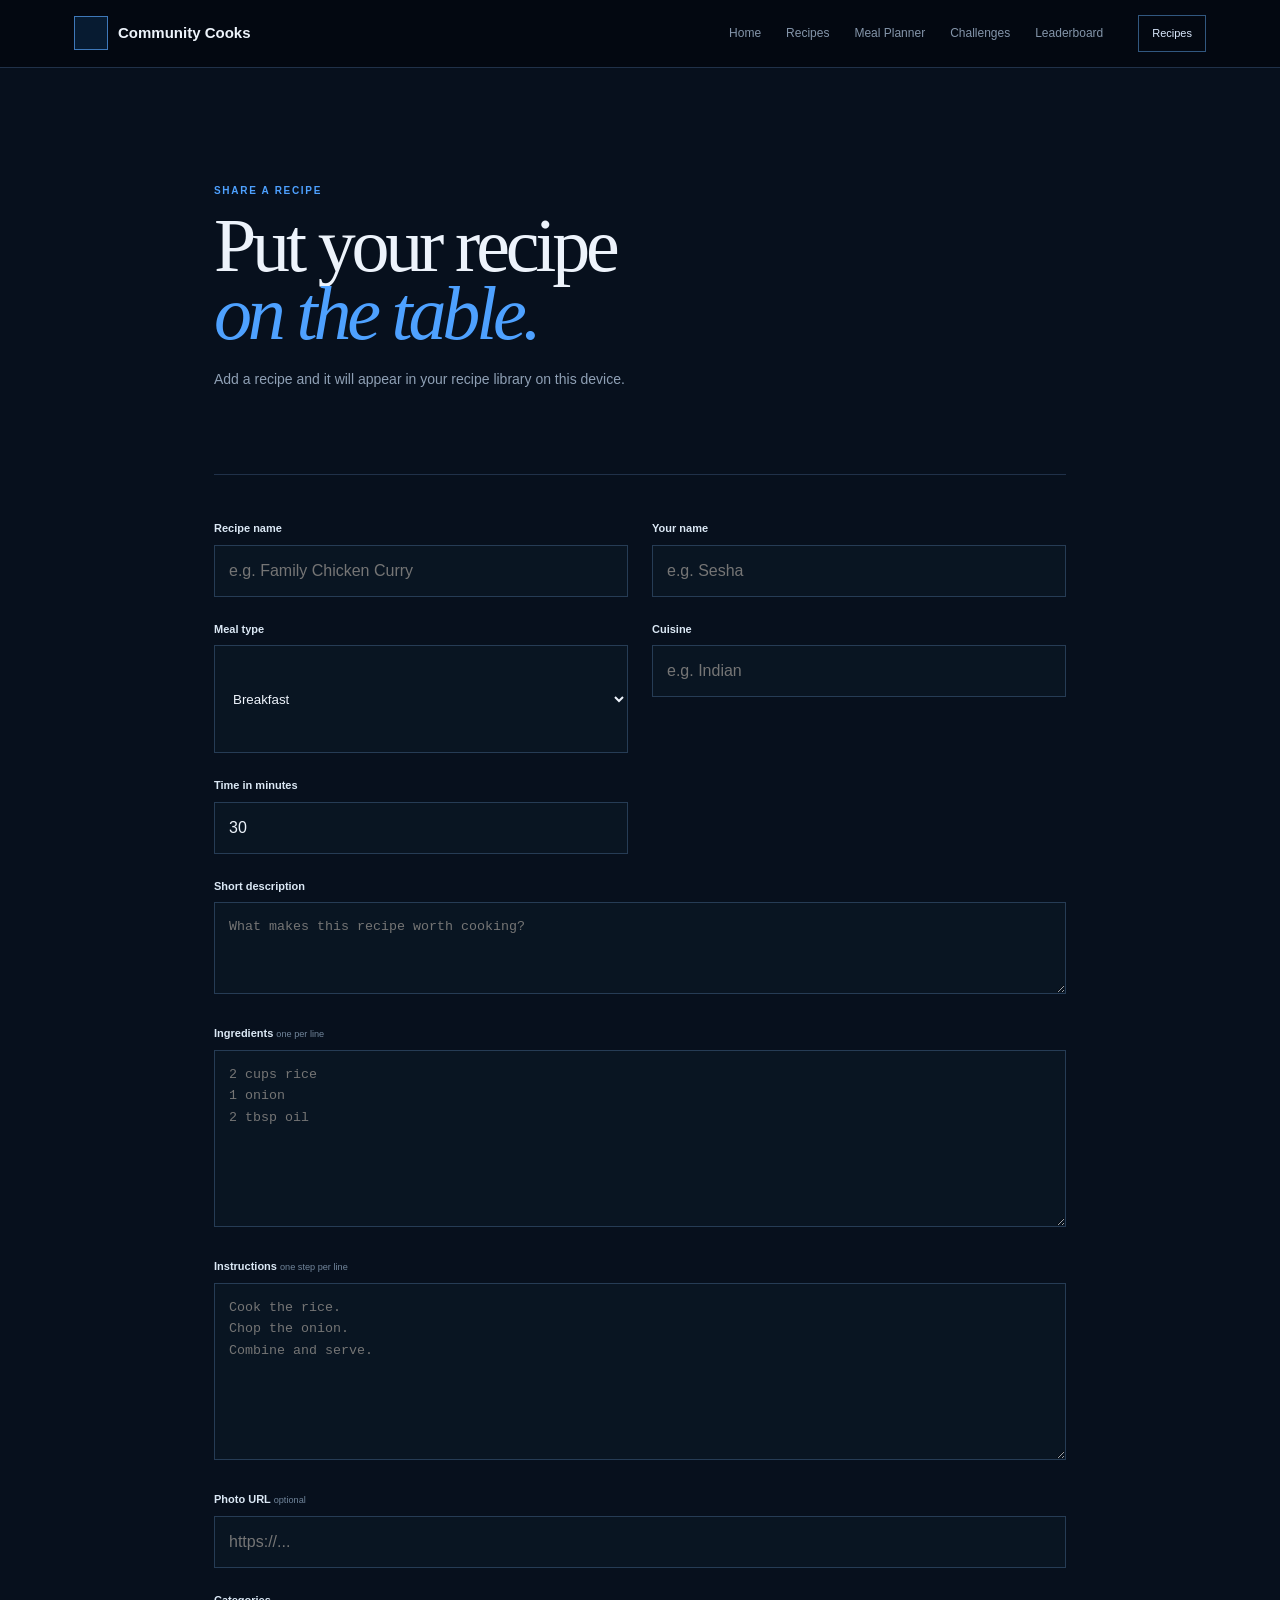
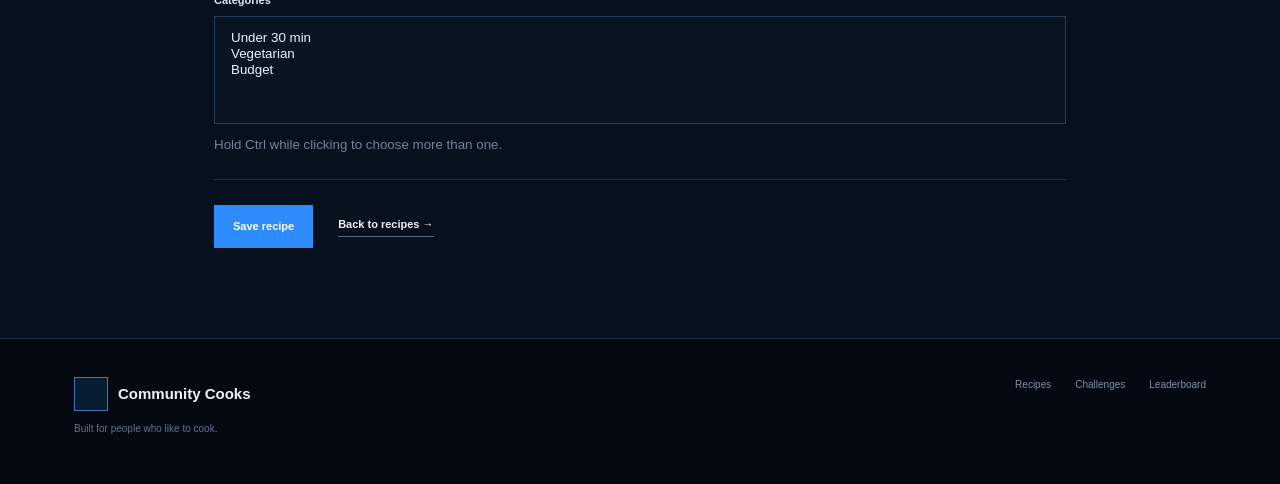
==== commit 5416fdb6: "Update navigation and dragon branding" ====
--- a/add-recipe.html
+++ b/add-recipe.html
@@ -3,8 +3,8 @@
 <head><meta charset="utf-8"><meta name="viewport" content="width=device-width,initial-scale=1"><title>Community Cooks | Add Recipe</title><link rel="stylesheet" href="styles.css"></head>
 <body>
 <header class="site-header"><div class="header-inner">
-<a class="wordmark" href="index.html"><span class="dragon-mark">CC</span><span>Community Cooks</span></a>
-<nav class="main-nav"><a href="index.html">Home</a><a href="discover.html">Recipes</a><a href="challenges.html">Challenges</a><a href="leaderboard.html">Leaderboard</a></nav>
+<a class="wordmark" href="index.html"><span class="dragon-mark" aria-hidden="true"></span><span>Community Cooks</span></a>
+<nav class="main-nav"><a href="index.html">Home</a><a href="discover.html">Recipes</a><a href="meal-planner.html">Meal Planner</a><a href="challenges.html">Challenges</a><a href="leaderboard.html">Leaderboard</a></nav>
 <a class="header-action" href="discover.html">Recipes</a>
 </div></header>
 <main class="page-shell add-page">
@@ -25,5 +25,5 @@
 <p class="form-message" aria-live="polite"></p>
 </form>
 </main>
-<footer class="site-footer"><div><a class="wordmark" href="index.html"><span class="dragon-mark">CC</span><span>Community Cooks</span></a><p>Built for people who like to cook.</p></div><nav><a href="discover.html">Recipes</a><a href="challenges.html">Challenges</a><a href="leaderboard.html">Leaderboard</a></nav></footer>
+<footer class="site-footer"><div><a class="wordmark" href="index.html"><span class="dragon-mark" aria-hidden="true"></span><span>Community Cooks</span></a><p>Built for people who like to cook.</p></div><nav><a href="discover.html">Recipes</a><a href="challenges.html">Challenges</a><a href="leaderboard.html">Leaderboard</a></nav></footer>
 <script src="app.js"></script></body></html>
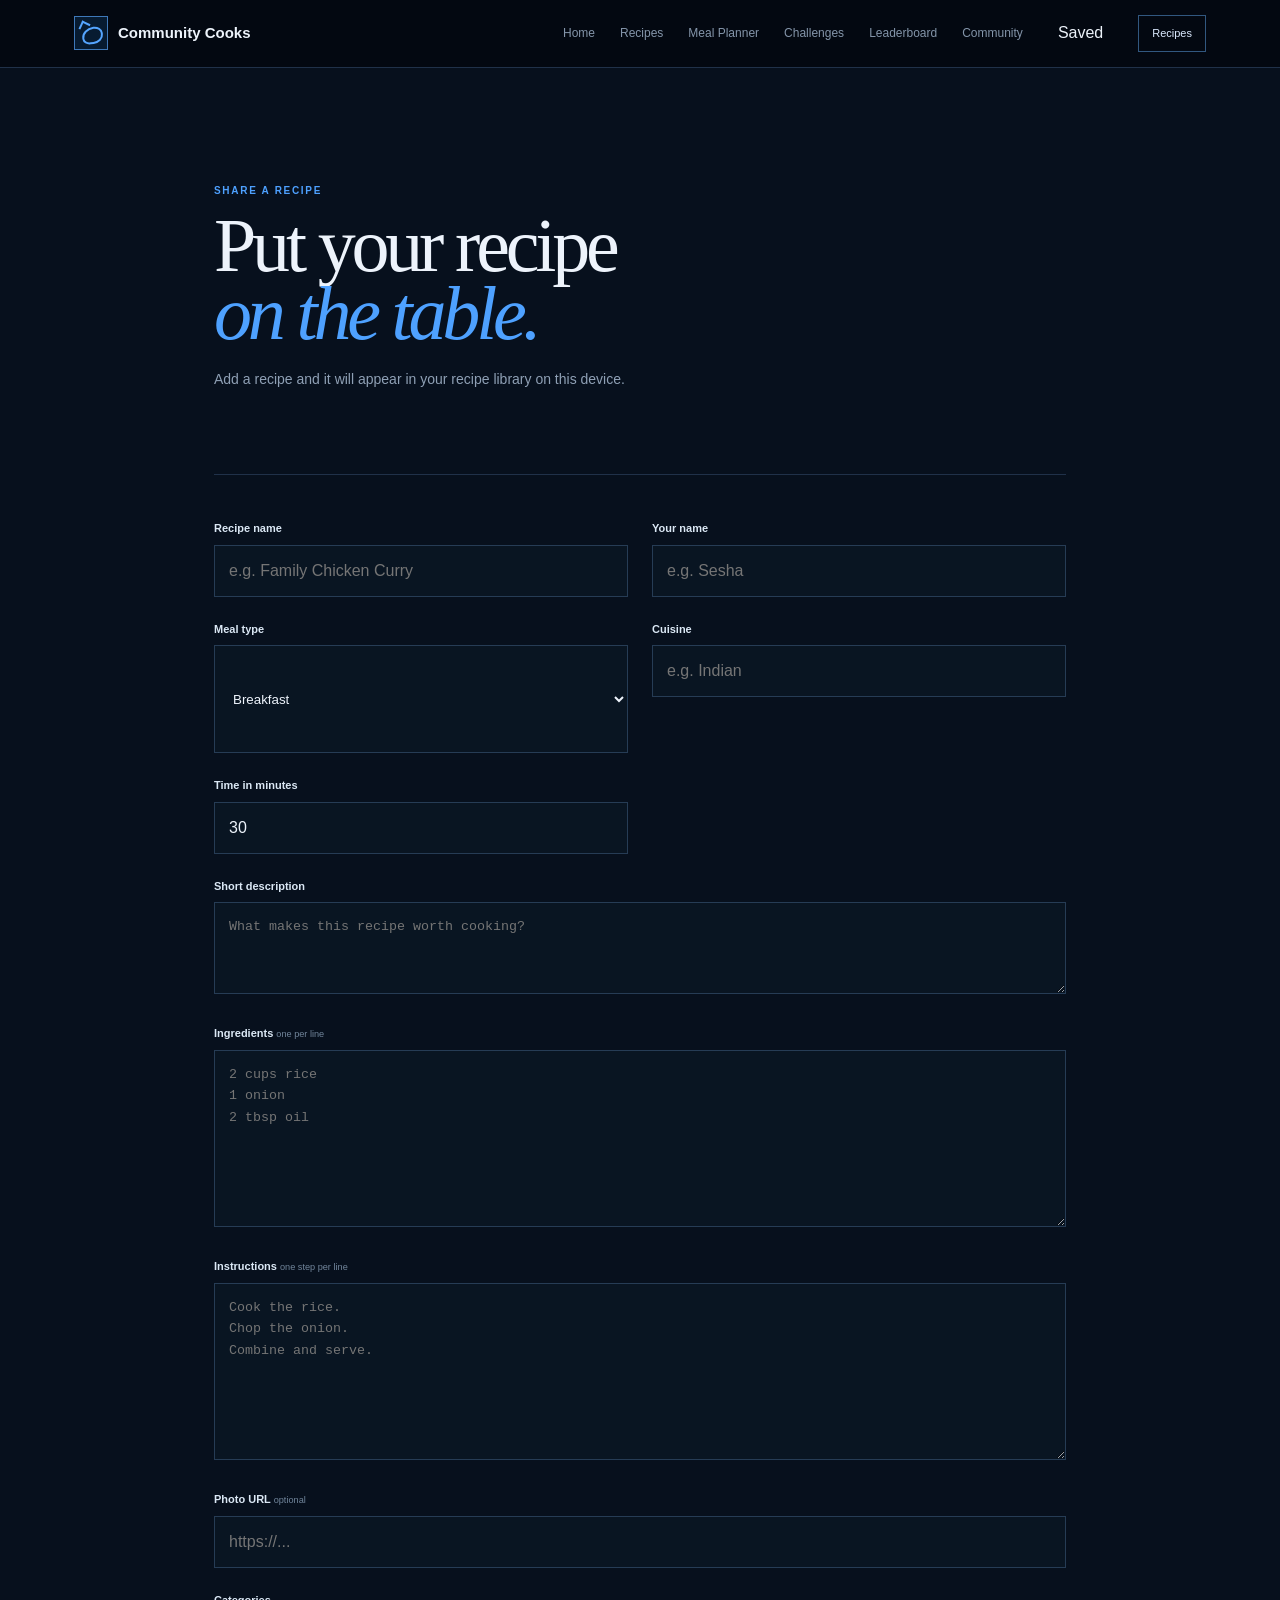
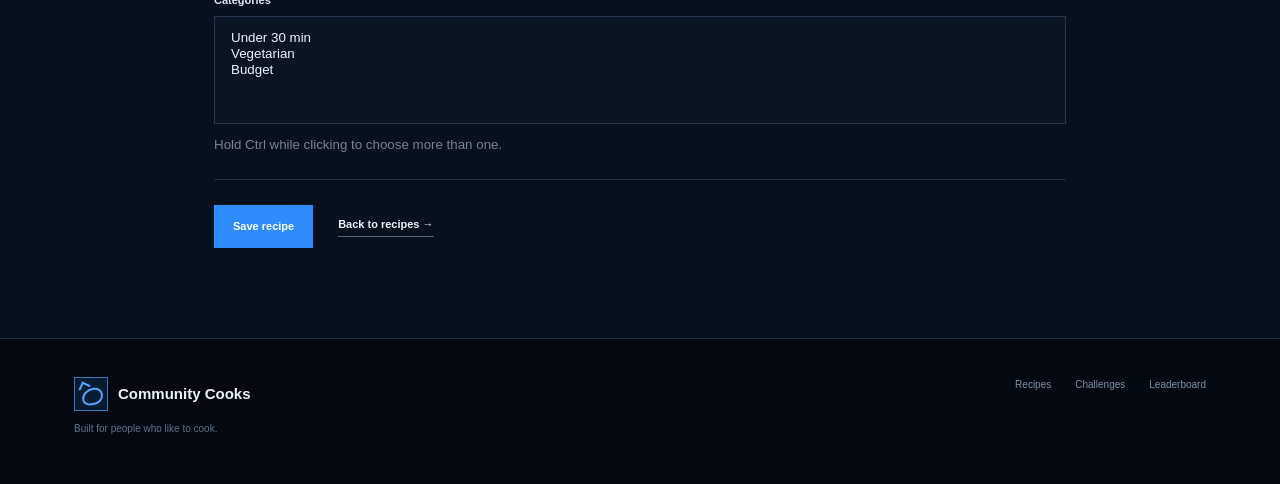
==== commit 4ed87f9f: "Connect feature navigation and planner points" ====
--- a/add-recipe.html
+++ b/add-recipe.html
@@ -4,8 +4,8 @@
 <body>
 <header class="site-header"><div class="header-inner">
 <a class="wordmark" href="index.html"><span class="dragon-mark" aria-hidden="true"></span><span>Community Cooks</span></a>
-<nav class="main-nav"><a href="index.html">Home</a><a href="discover.html">Recipes</a><a href="meal-planner.html">Meal Planner</a><a href="challenges.html">Challenges</a><a href="leaderboard.html">Leaderboard</a></nav>
-<a class="header-action" href="discover.html">Recipes</a>
+<nav class="main-nav"><a href="index.html">Home</a><a href="discover.html">Recipes</a><a href="meal-planner.html">Meal Planner</a><a href="challenges.html">Challenges</a><a href="leaderboard.html">Leaderboard</a><a href="community.html">Community</a></nav>
+<a href="saved.html">Saved</a><a class="header-action" href="discover.html">Recipes</a>
 </div></header>
 <main class="page-shell add-page">
 <div class="page-heading"><p class="eyebrow">Share a recipe</p><h1>Put your recipe<br><em>on the table.</em></h1><p>Add a recipe and it will appear in your recipe library on this device.</p></div>
--- a/styles.css
+++ b/styles.css
@@ -1,2 +1,65 @@
 *{box-sizing:border-box}html{scroll-behavior:smooth}body{margin:0;background:#07101d;color:#edf3fb;font-family:Arial,Helvetica,sans-serif;line-height:1.5}a{color:inherit;text-decoration:none}button,input{font:inherit}button{cursor:pointer}.sr-only{position:absolute;width:1px;height:1px;padding:0;margin:-1px;overflow:hidden;clip:rect(0,0,0,0)}:root{--blue:#2e8cff;--ink:#edf3fb;--muted:#8fa0b5;--line:#203149;--panel:#0b1728;--black:#040911}.site-header{position:sticky;top:0;z-index:10;background:rgba(4,9,17,.96);border-bottom:1px solid var(--line)}.header-inner{max-width:1180px;margin:auto;padding:15px 24px;display:flex;align-items:center;gap:35px}.wordmark{display:flex;align-items:center;gap:10px;font-size:15px;font-weight:700}.dragon-mark{width:34px;height:34px;border:1px solid #3e78b9;display:grid;place-items:center;color:#fff;background:#071b31;font-size:10px;letter-spacing:.08em}.main-nav{margin-left:auto;display:flex;gap:25px}.main-nav a{color:#8495aa;font-size:12px}.main-nav a:hover,.main-nav a.active{color:#fff}.header-action{border:1px solid #31577f;background:transparent;color:#dceaff;padding:9px 13px;font-size:11px}.header-action:hover{border-color:var(--blue);color:#fff}main{min-height:calc(100vh - 130px)}.hero{max-width:1180px;margin:auto;min-height:690px;padding:75px 24px;display:grid;grid-template-columns:.9fr 1.1fr;gap:70px;align-items:center}.eyebrow{margin:0 0 13px;color:#4ea1ff;font-size:10px;font-weight:700;letter-spacing:.17em;text-transform:uppercase}h1,h2,h3{font-family:Georgia,"Times New Roman",serif;font-weight:400}h1{font-size:clamp(58px,7vw,94px);line-height:.9;letter-spacing:-.055em;margin:0}h1 em,h2 em{color:#4ea1ff;font-style:italic}.hero-lede{max-width:500px;color:var(--muted);font-size:16px;line-height:1.75;margin:27px 0}.hero-actions{display:flex;align-items:center;gap:25px}.button{display:inline-block;border:0;padding:13px 19px;font-size:11px;font-weight:700}.button-blue{background:var(--blue);color:#fff}.button-blue:hover{background:#55a5ff}.text-link{font-size:11px;font-weight:700;border-bottom:1px solid #53677f;padding-bottom:4px}.text-link span{margin-left:5px}.hero-art{height:570px;position:relative;overflow:hidden;border:1px solid #183451;background:radial-gradient(circle at 60% 45%,#123967 0,#081525 44%,#040911 78%)}.dragon-glow{position:absolute;width:310px;height:310px;border-radius:50%;background:rgba(46,140,255,.13);filter:blur(35px);left:28%;top:25%}.dragon-silhouette{position:absolute;inset:0}.dragon-head{position:absolute;width:110px;height:82px;background:#08111e;border:3px solid #2f78bd;border-radius:55% 40% 45% 30%;left:43%;top:31%;transform:rotate(-12deg)}.dragon-head:before,.dragon-head:after{content:"";position:absolute;background:#08111e;border-top:3px solid #2f78bd;width:35px;height:65px;top:-48px}.dragon-head:before{left:8px;transform:rotate(-24deg)}.dragon-head:after{right:8px;transform:rotate(24deg)}.dragon-body{position:absolute;width:330px;height:170px;border:4px solid #2f78bd;border-left:0;border-radius:0 70% 65% 0;left:24%;top:40%;transform:rotate(7deg)}.dragon-wing{position:absolute;width:210px;height:175px;border:4px solid #2f78bd;background:#07101d;top:28%}.wing-one{left:28%;clip-path:polygon(0 100%,12% 10%,55% 42%,100% 0,76% 100%)}.wing-two{left:52%;transform:scaleX(-1);clip-path:polygon(0 100%,12% 10%,55% 42%,100% 0,76% 100%)}.dragon-tail{position:absolute;width:290px;height:100px;border-bottom:4px solid #2f78bd;border-radius:0 0 80% 60%;left:18%;top:57%;transform:rotate(-8deg)}.hero-art-copy{position:absolute;left:25px;bottom:25px;border-left:2px solid var(--blue);padding-left:14px}.hero-art-copy span{display:block;font-size:9px;letter-spacing:.16em;color:#6e8eaf}.hero-art-copy strong{display:block;margin-top:5px;font-family:Georgia,serif;font-size:21px;font-weight:400}.feature-grid{max-width:1180px;margin:0 auto 100px;padding:0 24px;display:grid;grid-template-columns:1.4fr 1fr 1fr;gap:1px;background:var(--line)}.feature-card{background:var(--panel);min-height:260px;padding:29px;display:flex;flex-direction:column}.feature-card:hover{background:#0d1d31}.feature-number{font-size:10px;color:#4c78a4}.feature-card h2{font-size:34px;line-height:1;margin:65px 0 10px}.feature-card p{color:var(--muted);font-size:12px;max-width:300px}.card-link{margin-top:auto;color:#57a5ff;font-size:10px;font-weight:700}.home-intro,.page-shell{max-width:1180px;margin:auto;padding:90px 24px}.home-intro{display:grid;grid-template-columns:1fr 1fr;gap:100px;border-top:1px solid var(--line);padding-bottom:130px}.home-intro h2{font-size:52px;line-height:1;margin:0}.home-intro>p{color:var(--muted);font-size:15px;line-height:1.8;max-width:450px}.page-heading{padding:25px 0 70px;border-bottom:1px solid var(--line)}.page-heading h1{font-size:76px}.page-heading>p:last-child{color:var(--muted);font-size:14px;margin-top:22px}.recipe-tools{display:flex;justify-content:space-between;gap:25px;align-items:end;padding:28px 0}.search-box{width:330px;position:relative}.search-box input{width:100%;background:transparent;color:#fff;border:0;border-bottom:1px solid #50627a;padding:11px 25px 11px 0;outline:0}.search-box>span:last-child{position:absolute;right:2px;top:8px}.chips{display:flex;gap:8px;flex-wrap:wrap}.chip{background:transparent;color:#8ea1b7;border:1px solid #2a3d55;padding:8px 12px;font-size:10px}.chip.active,.chip:hover{color:#fff;border-color:var(--blue)}.recipe-grid{display:grid;grid-template-columns:repeat(3,1fr);gap:35px 22px}.recipe-card{background:var(--panel);border:1px solid #182b43}.recipe-image{height:270px;overflow:hidden;position:relative}.recipe-image img{width:100%;height:100%;object-fit:cover;display:block}.recipe-tag{position:absolute;left:13px;top:13px;background:#06101d;border:1px solid #31577f;color:#a9d4ff;padding:5px 7px;font-size:9px;text-transform:uppercase;letter-spacing:.08em}.recipe-info{padding:19px}.recipe-topline{color:#7890aa;font-size:10px}.recipe-info h2{font-size:28px;line-height:1.05;margin:7px 0}.recipe-info p{color:var(--muted);font-size:12px;line-height:1.65}.creator{font-size:10px;color:#b7c8da;border-top:1px solid var(--line);padding-top:13px}.recipe-open{display:inline-block;margin-top:16px;color:#57a5ff;font-size:10px;font-weight:700}.empty-state{color:var(--muted);padding:60px 0}.recipe-page{max-width:1180px;margin:auto;padding:70px 24px}.recipe-hero{display:grid;grid-template-columns:1fr 1fr;gap:55px;align-items:start}.recipe-hero img{width:100%;height:550px;object-fit:cover}.recipe-details{padding-top:20px}.recipe-details h1{font-size:68px}.recipe-details .description{color:var(--muted);font-size:14px;line-height:1.8;max-width:500px;margin:25px 0}.creator-line{font-size:11px;color:#9fb1c4;border-top:1px solid var(--line);border-bottom:1px solid var(--line);padding:15px 0}.recipe-body{display:grid;grid-template-columns:1fr 1.5fr;gap:70px;margin-top:65px;border-top:1px solid var(--line);padding-top:55px}.recipe-body h2{font-size:31px}.recipe-body ul,.recipe-body ol{padding-left:20px;color:#b8c5d3;font-size:13px;line-height:2}.recipe-body li{margin-bottom:8px}.back-link{display:inline-block;margin-bottom:25px;color:#61aaff;font-size:11px}.challenge-panel{margin-top:50px;border:1px solid #23415f;background:var(--panel);padding:60px;display:grid;grid-template-columns:100px 1fr;gap:40px}.challenge-mark{font-family:Georgia,serif;font-size:48px;color:#347fca}.challenge-panel h2{font-size:55px;line-height:1;margin:0 0 20px}.challenge-panel p:not(.eyebrow):not(.status){max-width:650px;color:var(--muted);line-height:1.8;font-size:14px}.status{color:#65adff;font-size:11px;min-height:18px}.plain-grid{display:grid;grid-template-columns:1fr 1fr;gap:100px;border-top:1px solid var(--line);margin-top:80px;padding-top:55px}.plain-grid h2{font-size:50px;line-height:1;margin:0}.plain-grid ol{margin:0;padding:0;list-style:none}.plain-grid li{border-bottom:1px solid var(--line);padding:17px 0;display:grid;grid-template-columns:130px 1fr}.plain-grid li strong{font-size:12px}.plain-grid li span{color:var(--muted);font-size:12px}.leaderboard-page{display:grid;grid-template-columns:1.4fr .6fr;gap:65px;padding-top:55px}.table-head,.rank-row{display:grid;grid-template-columns:70px 1fr 100px 90px;gap:15px;align-items:center}.table-head{padding:0 12px 13px;color:#60758d;text-transform:uppercase;font-size:9px;letter-spacing:.12em}.rank-row{border-top:1px solid var(--line);padding:20px 12px}.rank-row strong{font-size:12px}.rank-row span{font-size:10px;color:#8ea1b7}.progress-panel{background:var(--panel);border:1px solid #1e334c;padding:30px;align-self:start}.progress-panel>strong{display:block;font-family:Georgia,serif;font-size:43px;font-weight:400;margin:15px 0}.progress-bar{height:5px;background:#1c3047;margin:20px 0 12px}.progress-bar span{display:block;height:100%;width:0;background:var(--blue)}.progress-panel>p:not(.eyebrow):not(.status){color:var(--muted);font-size:11px;margin-bottom:20px}.site-footer{border-top:1px solid var(--line);background:#040911;padding:38px max(24px,calc((100vw - 1132px)/2));display:flex;justify-content:space-between;gap:30px}.site-footer p{color:#61738a;font-size:10px}.site-footer nav{display:flex;gap:24px;align-items:flex-start}.site-footer nav a{color:#7e90a5;font-size:10px}.site-footer nav a:hover{color:#fff}@media(max-width:850px){.main-nav{gap:12px}.hero{grid-template-columns:1fr;min-height:auto}.hero-art{height:430px}.feature-grid{grid-template-columns:1fr}.home-intro,.recipe-hero,.recipe-body,.leaderboard-page,.plain-grid{grid-template-columns:1fr;gap:40px}.recipe-hero img{height:430px}.recipe-details h1{font-size:58px}.recipe-grid{grid-template-columns:repeat(2,1fr)}}@media(max-width:620px){.header-inner{padding:12px 16px}.main-nav{display:none}.header-action{margin-left:auto}.hero,.page-shell,.recipe-page{padding-left:16px;padding-right:16px}.hero{padding-top:45px}.hero-art{height:360px}.hero-actions{align-items:flex-start;flex-direction:column}.feature-grid{margin-bottom:65px;padding:0 16px}.home-intro{padding:65px 16px 85px}.home-intro h2{font-size:40px}.page-heading h1{font-size:58px}.recipe-tools{align-items:stretch;flex-direction:column}.search-box{width:100%}.recipe-grid{grid-template-columns:1fr}.recipe-hero img{height:330px}.recipe-details h1{font-size:50px}.recipe-body{gap:20px}.challenge-panel{grid-template-columns:1fr;padding:30px;gap:15px}.challenge-panel h2{font-size:43px}.table-head,.rank-row{grid-template-columns:45px 1fr 70px}.table-head span:last-child,.rank-row span:last-child{display:none}.site-footer{flex-direction:column}.site-footer nav{flex-wrap:wrap}}
-.add-page{max-width:900px}.recipe-form{padding-top:45px}.recipe-form label{display:block;margin-bottom:24px}.recipe-form label>span{display:block;color:#dbe8f5;font-size:11px;font-weight:700;margin-bottom:8px}.recipe-form small{color:#71859b;font-weight:400}.form-grid{display:grid;grid-template-columns:1fr 1fr;gap:0 24px}.recipe-form input,.recipe-form textarea,.recipe-form select{width:100%;background:#091522;border:1px solid #263c55;color:#edf3fb;padding:13px 14px;outline:none;border-radius:0}.recipe-form textarea{resize:vertical;line-height:1.6}.recipe-form input:focus,.recipe-form textarea:focus,.recipe-form select:focus{border-color:var(--blue)}.recipe-form select{min-height:108px}.field-help{display:block;margin-top:7px}.form-actions{display:flex;align-items:center;gap:25px;border-top:1px solid var(--line);padding-top:25px}.form-message{display:none;color:#65adff;font-size:12px;margin:20px 0 0}.form-message.show{display:block}.add-recipe-button{align-self:center;white-space:nowrap}@media(max-width:620px){.form-grid{grid-template-columns:1fr}.add-recipe-button{width:max-content}.form-actions{align-items:flex-start;flex-direction:column}}+.add-page{max-width:900px}.recipe-form{padding-top:45px}.recipe-form label{display:block;margin-bottom:24px}.recipe-form label>span{display:block;color:#dbe8f5;font-size:11px;font-weight:700;margin-bottom:8px}.recipe-form small{color:#71859b;font-weight:400}.form-grid{display:grid;grid-template-columns:1fr 1fr;gap:0 24px}.recipe-form input,.recipe-form textarea,.recipe-form select{width:100%;background:#091522;border:1px solid #263c55;color:#edf3fb;padding:13px 14px;outline:none;border-radius:0}.recipe-form textarea{resize:vertical;line-height:1.6}.recipe-form input:focus,.recipe-form textarea:focus,.recipe-form select:focus{border-color:var(--blue)}.recipe-form select{min-height:108px}.field-help{display:block;margin-top:7px}.form-actions{display:flex;align-items:center;gap:25px;border-top:1px solid var(--line);padding-top:25px}.form-message{display:none;color:#65adff;font-size:12px;margin:20px 0 0}.form-message.show{display:block}.add-recipe-button{align-self:center;white-space:nowrap}@media(max-width:620px){.form-grid{grid-template-columns:1fr}.add-recipe-button{width:max-content}.form-actions{align-items:flex-start;flex-direction:column}}
+/* Dragon identity */
+.dragon-mark{position:relative;width:34px;height:34px;border:1px solid #3e78b9;background:#071b31;display:block;overflow:hidden}
+.dragon-mark:before{content:"";position:absolute;width:17px;height:13px;border:2px solid #55a5ff;border-radius:65% 45% 55% 40%;left:7px;top:10px;transform:rotate(-8deg)}
+.dragon-mark:after{content:"";position:absolute;width:7px;height:7px;border-left:2px solid #55a5ff;border-top:2px solid #55a5ff;left:5px;top:5px;transform:rotate(25deg)}
+.wordmark:hover .dragon-mark:before{box-shadow:8px -1px 0 -5px #fff}
+
+/* Meal planner */
+.planner-actions{display:flex;align-items:center;gap:12px;padding:28px 0;border-bottom:1px solid var(--line);flex-wrap:wrap}
+.planner-grid{display:grid;grid-template-columns:repeat(7,1fr);gap:1px;background:var(--line);margin-top:35px}
+.day-card{background:var(--panel);padding:20px;min-height:390px}
+.day-card h2{font-size:25px;margin:0 0 25px;color:#edf3fb}
+.day-card label{display:block;margin-bottom:22px}
+.day-card label span{display:block;color:#6e87a1;font-size:9px;text-transform:uppercase;letter-spacing:.12em;margin-bottom:7px}
+.day-card select{width:100%;min-height:42px;background:#07111e;color:#dceaff;border:1px solid #263c55;padding:8px;font-size:10px}
+.day-card select:focus{outline:1px solid var(--blue);border-color:var(--blue)}
+
+/* Points */
+.points-section{display:grid;grid-template-columns:1fr 1.2fr;gap:80px;margin-top:90px;padding-top:55px;border-top:1px solid var(--line)}
+.points-section h2{font-size:48px;line-height:1;margin:0}
+.points-note{color:var(--muted);font-size:12px;max-width:350px}
+.points-list{border-top:1px solid var(--line)}
+.points-list div{display:grid;grid-template-columns:90px 1fr;gap:20px;padding:17px 0;border-bottom:1px solid var(--line)}
+.points-list strong{font-family:Georgia,serif;font-size:25px;color:#55a5ff}
+.points-list span{font-size:12px;color:#b6c4d2}
+.empty-ranks{border-top:1px solid var(--line)}
+.empty-rank-message{padding:45px 12px;display:flex;flex-direction:column;gap:8px}
+.empty-rank-message strong{font-family:Georgia,serif;font-size:28px;font-weight:400}
+.empty-rank-message span{font-size:11px;color:var(--muted)}
+@media(max-width:1050px){.planner-grid{grid-template-columns:repeat(4,1fr)}}
+@media(max-width:850px){.points-section{grid-template-columns:1fr;gap:35px}.planner-grid{grid-template-columns:repeat(2,1fr)}}
+@media(max-width:620px){.planner-grid{grid-template-columns:1fr}.day-card{min-height:0}.points-section h2{font-size:40px}}
+
+.hero-art{background:radial-gradient(circle at 62% 42%,#173e68 0,#0a1b30 45%,#040a13 82%);isolation:isolate}
+.hero-art:after{content:"";position:absolute;inset:auto 0 0;height:30%;background:linear-gradient(transparent,#040a13);z-index:1;pointer-events:none}
+.night-dragon{position:absolute;inset:0;overflow:hidden}
+.moon{position:absolute;width:115px;height:115px;border-radius:50%;right:15%;top:12%;background:#d9ecff;box-shadow:0 0 55px rgba(133,195,255,.28)}
+.moon:after{content:"";position:absolute;width:105px;height:105px;border-radius:50%;background:#102743;right:-17px;top:-8px}
+.star{position:absolute;width:3px;height:3px;border-radius:50%;background:#b9dcff;opacity:.8}.star-a{left:16%;top:18%}.star-b{left:76%;top:27%}.star-c{left:69%;top:12%}
+.dragon-cloud{position:absolute;height:35px;width:150px;border-radius:50%;background:#18304a;opacity:.38;filter:blur(5px)}.cloud-a{left:4%;top:31%}.cloud-b{right:-2%;top:52%;width:180px}
+.cute-dragon{position:absolute;width:470px;height:390px;left:50%;top:47%;transform:translate(-50%,-50%);z-index:2;filter:drop-shadow(0 18px 18px rgba(0,0,0,.3))}
+.dragon-body-shape{position:absolute;width:245px;height:185px;left:112px;top:118px;border-radius:48% 50% 45% 42%;background:linear-gradient(145deg,#17283a,#080f1a);border:3px solid #2f6fa8}
+.dragon-head-shape{position:absolute;width:190px;height:145px;left:140px;top:57px;border-radius:48% 48% 44% 44%;background:linear-gradient(145deg,#1b2d40,#09111d);border:3px solid #347bb7;z-index:4}
+.dragon-ear{position:absolute;width:62px;height:82px;top:25px;background:#0b1522;border:3px solid #347bb7;z-index:3}.left-ear{left:143px;transform:rotate(-27deg);border-radius:75% 20% 70% 20%}.right-ear{right:142px;transform:rotate(27deg);border-radius:20% 75% 20% 70%}
+.dragon-wing{position:absolute;width:165px;height:175px;top:103px;background:#0a1522;border:3px solid #2f6fa8;z-index:1}.left-wing{left:20px;clip-path:polygon(48% 100%,0 16%,36% 29%,55% 0,75% 36%,100% 23%,80% 100%)}.right-wing{right:20px;clip-path:polygon(52% 100%,100% 16%,64% 29%,45% 0,25% 36%,0 23%,20% 100%)}
+.dragon-belly{position:absolute;width:145px;height:105px;left:162px;top:177px;border-radius:50%;background:#15283a;opacity:.85;z-index:3}
+.eye{position:absolute;width:34px;height:42px;top:48px;border-radius:50%;background:#d8efff;box-shadow:0 0 12px rgba(94,181,255,.5);z-index:5}.eye:after{content:"";position:absolute;width:7px;height:22px;border-radius:50%;background:#07101b;left:13px;top:10px}.left-eye{left:36px}.right-eye{right:36px}
+.nose{position:absolute;width:8px;height:6px;border-radius:50%;background:#060b12;left:91px;top:88px;z-index:6}
+.smile{position:absolute;width:34px;height:15px;border-bottom:3px solid #3e78a8;border-radius:0 0 50% 50%;left:78px;top:93px;z-index:6}
+.dragon-tail-shape{position:absolute;width:185px;height:100px;left:300px;top:242px;border-bottom:17px solid #0b1623;border-radius:0 0 85% 60%;transform:rotate(16deg);z-index:0}.dragon-tail-shape:after{content:"";position:absolute;right:-10px;bottom:-14px;border-left:32px solid #2d6da4;border-top:18px solid transparent;border-bottom:18px solid transparent;transform:rotate(-14deg)}
+.dragon-foot{position:absolute;width:60px;height:36px;top:285px;background:#0b1522;border:3px solid #2f6fa8;border-radius:50% 50% 35% 35%;z-index:4}.left-foot{left:142px;transform:rotate(8deg)}.right-foot{left:260px;transform:rotate(-8deg)}
+.hero-art-copy{z-index:6}
+@media(max-width:620px){.cute-dragon{transform:translate(-50%,-50%) scale(.78)}.moon{width:85px;height:85px}.moon:after{width:78px;height:78px}}
+
+/* Core feature surfaces */
+.recipe-card>a{display:block;color:inherit;text-decoration:none}
+.recipe-card-body{padding:18px 18px 16px}.recipe-footer{display:flex;justify-content:space-between;align-items:center;gap:12px;margin-top:18px;font-size:11px;color:var(--muted)}.save-button{border:0;background:none;color:#79b9ff;font:inherit;cursor:pointer;padding:0}
+.recipe-actions{display:flex;gap:10px;flex-wrap:wrap;margin-top:25px}.recipe-actions .chip,.shopping-actions .chip{cursor:pointer;text-decoration:none}
+.recipe-content{max-width:1120px;margin:0 auto;padding:70px 24px;display:grid;grid-template-columns:340px 1fr;gap:90px}.ingredient-list{list-style:none;padding:0;margin:25px 0}.ingredient-list li{padding:13px 0;border-bottom:1px solid var(--line);font-size:14px}.step-list{list-style:none;padding:0;margin:25px 0}.step-list li{display:grid;grid-template-columns:55px 1fr;gap:18px;border-bottom:1px solid var(--line);padding:18px 0}.step-list li span{color:#55a5ff;font-family:Georgia,serif;font-size:24px}.step-list p{margin:3px 0;line-height:1.7}
+.cook-page{max-width:900px}.cook-header{text-align:center;padding:70px 20px 35px}.cook-header h1{font-family:Georgia,serif;font-weight:400;font-size:clamp(42px,7vw,76px);margin:8px 0}.cook-step{min-height:300px;border:1px solid var(--line);background:#0a1727;padding:65px;display:flex;flex-direction:column;justify-content:center;align-items:center;text-align:center}.cook-number{font-family:Georgia,serif;font-size:20px;color:#55a5ff}.cook-step p{font-family:Georgia,serif;font-size:clamp(27px,4vw,46px);line-height:1.2;max-width:750px}.cook-controls{display:flex;justify-content:center;gap:12px;padding:25px}.cook-progress{height:3px;background:#122338}.cook-progress span{display:block;height:100%;background:#3d9bff}.cook-finished{text-align:center;padding:110px 20px}.cook-finished h1{font-family:Georgia,serif;font-size:64px;font-weight:400}.cook-finished>div{display:flex;justify-content:center;gap:12px;margin-top:30px}
+.history-list{max-width:850px;border-top:1px solid var(--line)}.history-row{display:grid;grid-template-columns:90px 1fr auto;gap:20px;align-items:center;padding:14px 0;border-bottom:1px solid var(--line);text-decoration:none;color:inherit}.history-row img{width:90px;height:70px;object-fit:cover}.history-row div{display:flex;flex-direction:column;gap:6px}.history-row span{font-size:11px;color:var(--muted)}.history-row b{color:#55a5ff}
+.shopping-actions{display:flex;gap:10px;margin:0 0 25px}.shopping-list{max-width:850px;border-top:1px solid var(--line)}.shopping-item{display:flex;gap:15px;align-items:center;padding:17px 5px;border-bottom:1px solid var(--line);cursor:pointer}.shopping-item input{accent-color:#3d9bff;width:17px;height:17px}.shopping-item input:checked+span{text-decoration:line-through;color:var(--muted)}
+.community-grid{display:grid;grid-template-columns:1fr 1fr;border-top:1px solid var(--line)}.community-grid article{padding:42px 35px 45px 0;border-bottom:1px solid var(--line)}.community-grid article:nth-child(even){padding-left:35px;border-left:1px solid var(--line)}.community-number{color:#55a5ff;font-family:Georgia,serif;font-size:20px}.community-grid h2{font-family:Georgia,serif;font-size:34px;font-weight:400;margin:25px 0 10px}.community-grid p,.community-cta p{color:var(--muted);line-height:1.75;max-width:620px}.community-cta{margin-top:70px;border-top:1px solid var(--line);padding:55px 0}.community-cta h2{font-family:Georgia,serif;font-weight:400;font-size:48px;margin:8px 0}.community-cta .button{display:inline-block;margin-top:20px}
+@media(max-width:800px){.recipe-content{grid-template-columns:1fr;gap:30px}.community-grid{grid-template-columns:1fr}.community-grid article:nth-child(even){padding-left:0;border-left:0}.cook-step{padding:35px 20px}.cook-finished h1{font-size:46px}.history-row{grid-template-columns:70px 1fr}.history-row img{width:70px;height:58px}.history-row b{display:none}}
